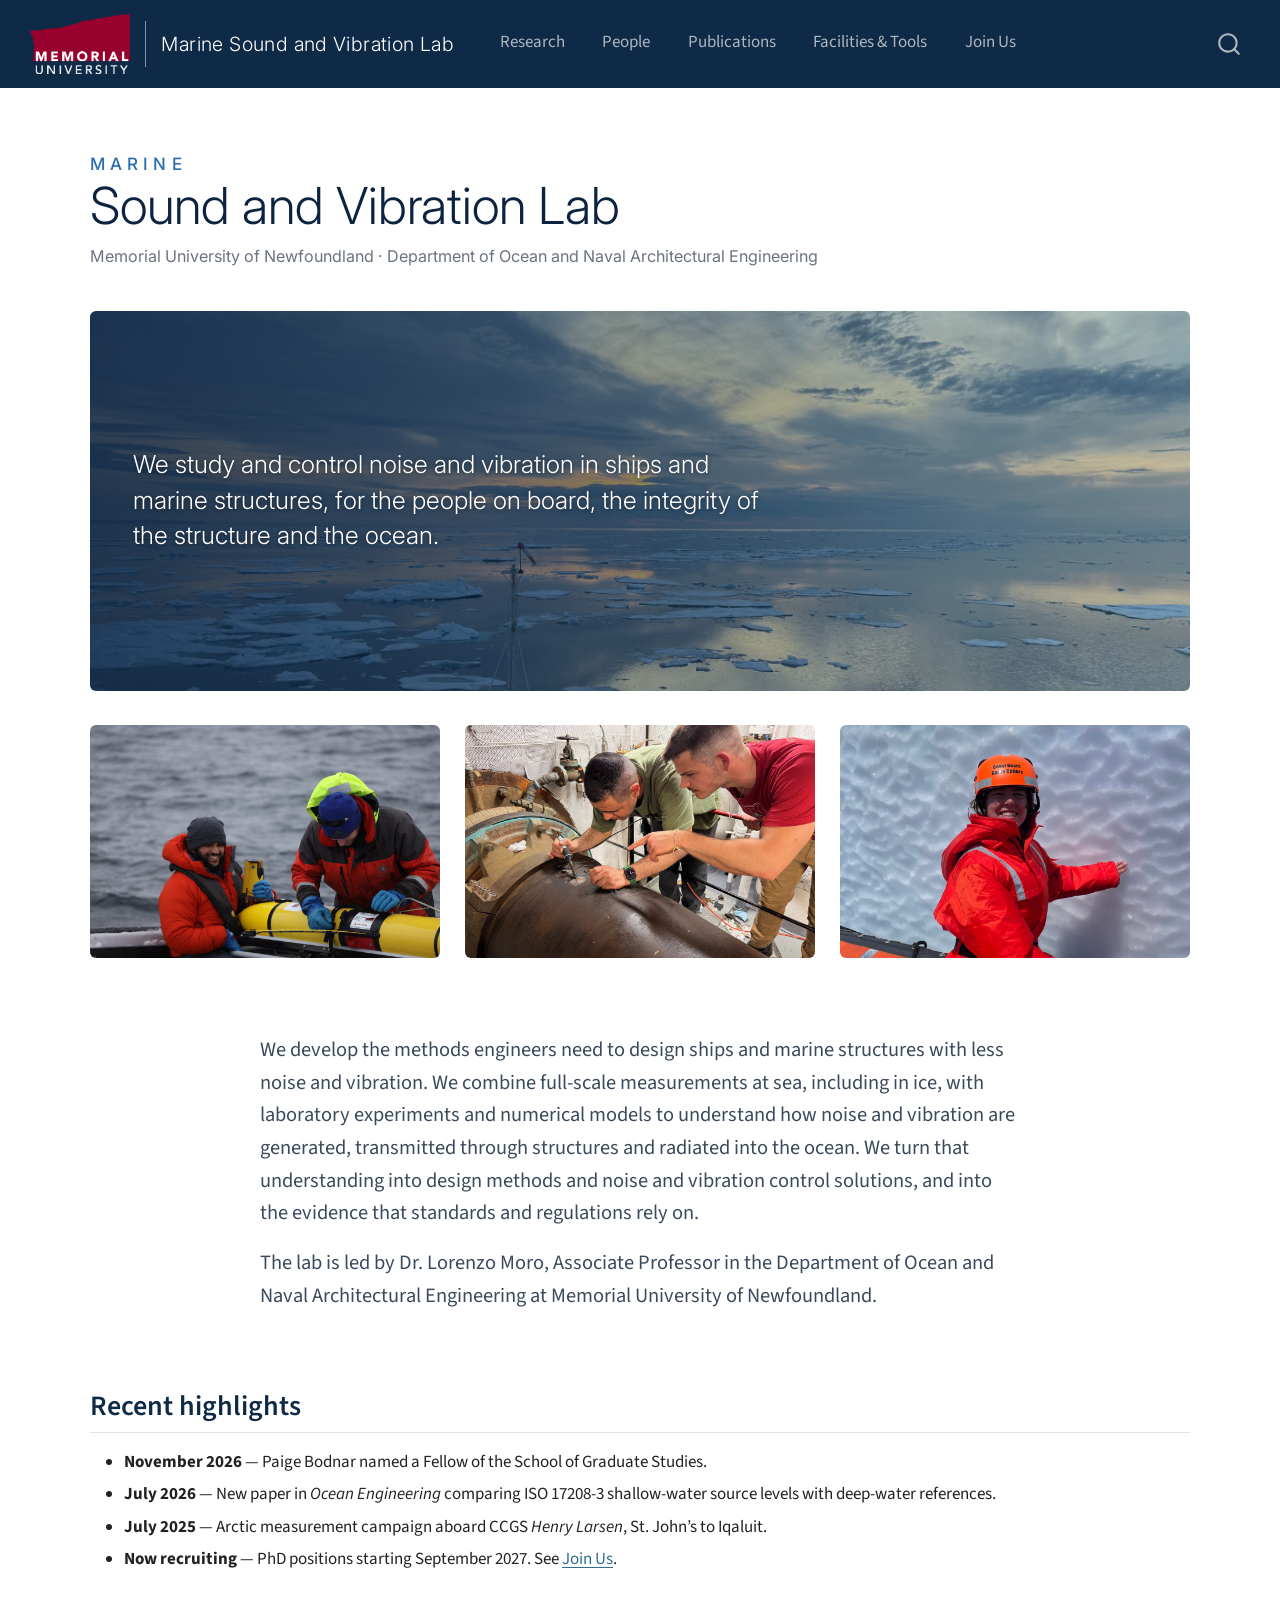
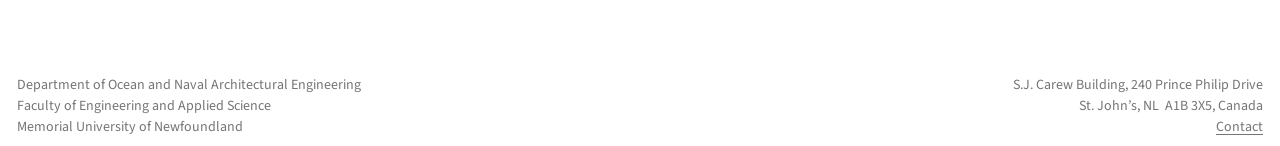
==== index.html @ edc59d56 "Built site for gh-pages" ====
<!DOCTYPE html>
<html xmlns="http://www.w3.org/1999/xhtml" lang="en" xml:lang="en"><head>

<meta charset="utf-8">
<meta name="generator" content="quarto-1.11.9">

<meta name="viewport" content="width=device-width, initial-scale=1.0, user-scalable=yes">


<title>Home – Marine Sound and Vibration Lab</title>
<style>
/* Default styles provided by pandoc.
** See https://pandoc.org/MANUAL.html#variables-for-html for config info.
*/
span.smallcaps{font-variant: small-caps;}
div.columns{display: flex; gap: 1.5em;}
div.column{flex: auto;}
@media screen {
div.columns{gap: min(4vw, 1.5em);}
div.column{overflow-x: auto;}
}
div.hanging-indent{margin-left: 1.5em; text-indent: -1.5em;}
ul.task-list{list-style: none;}
ul.task-list li input[type="checkbox"] {
  width: 0.8em;
  margin: 0 0.8em 0.2em -1em; /* quarto-specific, see https://github.com/quarto-dev/quarto-cli/issues/4556 */ 
  vertical-align: middle;
}
</style>


<script src="site_libs/quarto-nav/quarto-nav.js"></script>
<script src="site_libs/quarto-nav/headroom.min.js"></script>
<script src="site_libs/clipboard/clipboard.min.js"></script>
<script src="site_libs/quarto-search/autocomplete.umd.js"></script>
<script src="site_libs/quarto-search/fuse.min.js"></script>
<script src="site_libs/quarto-search/quarto-search.js"></script>
<meta name="quarto:offset" content="./">
<link href="./images/favicon-msvl.png" rel="icon" type="image/png">
<script src="site_libs/quarto-html/quarto.js" type="module"></script>
<script src="site_libs/quarto-html/tabsets/tabsets.js" type="module"></script>
<script src="site_libs/quarto-html/scrollable-regions/scrollable-regions.js" type="module"></script>
<script src="site_libs/quarto-html/popper.min.js"></script>
<script src="site_libs/quarto-html/tippy.umd.min.js"></script>
<script src="site_libs/quarto-html/anchor.min.js"></script>
<link href="site_libs/quarto-html/tippy.css" rel="stylesheet">
<link href="site_libs/quarto-html/quarto-syntax-highlighting-63b5708e65d6cd79cd7618c58d0c21e7.css" rel="stylesheet" id="quarto-text-highlighting-styles">
<script src="site_libs/bootstrap/bootstrap.min.js"></script>
<link href="site_libs/bootstrap/bootstrap-icons.css" rel="stylesheet">
<link href="site_libs/bootstrap/bootstrap-962ffad96c0240f8ff8eff195e0ac055.min.css" rel="stylesheet" append-hash="true" id="quarto-bootstrap" data-mode="light">
<script id="quarto-search-options" type="application/json">{
  "location": "navbar",
  "copy-button": false,
  "collapse-after": 3,
  "panel-placement": "end",
  "type": "overlay",
  "limit": 50,
  "keyboard-shortcut": [
    "f",
    "/",
    "s"
  ],
  "show-item-context": false,
  "language": {
    "search-no-results-text": "No results",
    "search-matching-documents-text": "matching documents",
    "search-copy-link-title": "Copy link to search",
    "search-hide-matches-text": "Hide additional matches",
    "search-more-match-text": "more match in this document",
    "search-more-matches-text": "more matches in this document",
    "search-clear-button-title": "Clear",
    "search-text-placeholder": "",
    "search-detached-cancel-button-title": "Cancel",
    "search-submit-button-title": "Submit",
    "search-label": "Search"
  }
}</script>
<style>html{ scroll-behavior: smooth; }</style>


</head>

<body class="nav-fixed quarto-light"><a id="quarto-skip-link" class="visually-hidden-focusable" href="#quarto-document-content">Skip to main content</a>

<div id="quarto-search-results"></div>
  <header id="quarto-header" class="headroom fixed-top">
    <nav class="navbar navbar-expand-lg " data-bs-theme="dark" aria-label="Site">
      <div class="navbar-container container-fluid">
      <div class="navbar-brand-container mx-auto">
    <a href="https://www.mun.ca" class="navbar-brand navbar-brand-logo">
    <img src="./images/MUN_Logo_Pantone_white_text.png" alt="" class="navbar-logo light-content">
    <img src="./images/MUN_Logo_Pantone_white_text.png" alt="" class="navbar-logo dark-content">
    </a>
  </div>
          <button class="navbar-toggler" type="button" data-bs-toggle="collapse" data-bs-target="#navbarCollapse" aria-controls="navbarCollapse" aria-expanded="false" aria-label="Toggle navigation" onclick="if (window.quartoToggleHeadroom) { window.quartoToggleHeadroom(); }">
  <span class="navbar-toggler-icon"></span>
</button>
          <div class="collapse navbar-collapse" id="navbarCollapse">
            <ul class="navbar-nav navbar-nav-scroll me-auto">
  <li class="nav-item">
    <a class="nav-link active" href="./index.html" aria-current="page"> 
<span class="menu-text">Marine Sound and Vibration Lab</span></a>
  </li>  
  <li class="nav-item">
    <a class="nav-link" href="./research.html"> 
<span class="menu-text">Research</span></a>
  </li>  
  <li class="nav-item">
    <a class="nav-link" href="./people.html"> 
<span class="menu-text">People</span></a>
  </li>  
  <li class="nav-item">
    <a class="nav-link" href="./publications.html"> 
<span class="menu-text">Publications</span></a>
  </li>  
  <li class="nav-item">
    <a class="nav-link" href="./facilities.html"> 
<span class="menu-text">Facilities &amp; Tools</span></a>
  </li>  
  <li class="nav-item">
    <a class="nav-link" href="./join.html"> 
<span class="menu-text">Join Us</span></a>
  </li>  
</ul>
          </div> <!-- /navcollapse -->
            <div class="quarto-navbar-tools">
</div>
            <div id="quarto-search" class="" title="Search"></div>
      </div> <!-- /container-fluid -->
    </nav>
</header>
<!-- content -->
<div id="quarto-content" class="quarto-container page-columns page-rows-contents page-layout-full page-navbar">
<!-- sidebar -->
<!-- margin-sidebar -->
    
<!-- main -->
<main class="content column-page" id="quarto-document-content" tabindex="-1"><header id="title-block-header" class="quarto-title-block"></header>




<script type="application/ld+json">
{
  "@context": "https://schema.org",
  "@type": "ResearchOrganization",
  "name": "Marine Sound and Vibration Lab",
  "alternateName": ["MSVL", "Marine Sound and Vibration Laboratory"],
  "description": "Research lab at Memorial University of Newfoundland studying noise and vibration of ships and marine structures: underwater radiated noise, onboard noise and vibration, ice-induced vibration and noise and vibration control by design.",
  "parentOrganization": {
    "@type": "CollegeOrUniversity",
    "name": "Memorial University of Newfoundland",
    "department": "Department of Ocean and Naval Architectural Engineering",
    "url": "https://www.mun.ca"
  },
  "founder": {"@type": "Person", "name": "Lorenzo Moro", "jobTitle": "Associate Professor"},
  "address": {"@type": "PostalAddress", "streetAddress": "240 Prince Philip Drive", "addressLocality": "St. John's", "addressRegion": "NL", "postalCode": "A1B 3X5", "addressCountry": "CA"},
  "knowsAbout": ["ship acoustics", "underwater radiated noise", "ship vibration", "ice-induced vibration", "occupational noise exposure", "noise and vibration control"]
}
</script>
<div class="mvl-hero">
  <div class="mvl-eyebrow">MARINE</div>
  <div class="mvl-title">Sound and Vibration Lab</div>
  <div class="mvl-sub">Memorial University of Newfoundland · Department of Ocean and Naval Architectural Engineering</div>
</div>
<style>
.hero-photo { background-image:
  linear-gradient(90deg, rgba(12,35,64,.80) 0%, rgba(12,35,64,.45) 55%, rgba(12,35,64,.05) 100%),
  url("images/hero.jpg"); }
</style>
<div class="hero hero-photo">
<!-- Previous banner text (vision statement), kept in case you want it back:
Ships and marine structures that are quiet and free of harmful vibration by design, for the people who work on and around them, for the integrity of the structure, and for the ocean.
-->
<p>We study and control noise and vibration in ships and marine structures, for the people on board, the integrity of the structure and the ocean.</p>
</div>
<div class="grid photo-row">
<div class="g-col-12 g-col-md-4">
<p><img src="images/home-1-glider-boat.jpg" class="img-fluid" alt="Two researchers preparing an ocean glider in a boat before deployment"></p>
</div>
<div class="g-col-12 g-col-md-4">
<p><img src="images/home-2.jpg" class="img-fluid" alt="Installing strain gauges on a propeller shaft"></p>
</div>
<div class="g-col-12 g-col-md-4">
<p><img src="images/home-3-paige-iceberg.jpg" class="img-fluid" alt="Master's student Paige Bodnar touching an iceberg from a Coast Guard fast rescue boat"> <!-- previous photo: ![](images/home-3.jpg){fig-alt="Assembling the hydrophone buoy on deck"} --></p>
</div>
</div>
<div class="intro">
<p>We develop the methods engineers need to design ships and marine structures with less noise and vibration. We combine full-scale measurements at sea, including in ice, with laboratory experiments and numerical models to understand how noise and vibration are generated, transmitted through structures and radiated into the ocean. We turn that understanding into design methods and noise and vibration control solutions, and into the evidence that standards and regulations rely on.</p>
<p>The lab is led by Dr.&nbsp;Lorenzo Moro, Associate Professor in the Department of Ocean and Naval Architectural Engineering at Memorial University of Newfoundland.</p>
</div>
<section id="recent-highlights" class="level2">
<h2 class="anchored" data-anchor-id="recent-highlights">Recent highlights</h2>
<div class="highlights">
<!-- Keep 3 to 5 items. Newest first. -->
<ul>
<li><strong>November 2026</strong> — Paige Bodnar named a Fellow of the School of Graduate Studies.</li>
<li><strong>July 2026</strong> — New paper in <em>Ocean Engineering</em> comparing ISO 17208-3 shallow-water source levels with deep-water references.</li>
<li><strong>July 2025</strong> — Arctic measurement campaign aboard CCGS <em>Henry Larsen</em>, St.&nbsp;John’s to Iqaluit.</li>
<li><strong>Now recruiting</strong> — PhD positions starting September 2027. See <a href="./join.html">Join Us</a>.</li>
</ul>
</div>


</section>

</main> <!-- /main -->
<!-- Builds email links when a person views the page, so simple spam bots can't read the address. -->
<script>
document.addEventListener('DOMContentLoaded', function () {
  document.querySelectorAll('.obf-email').forEach(function (el) {
    var addr = el.dataset.u + '@' + el.dataset.d;
    var a = document.createElement('a');
    a.href = 'mailto:' + addr + (el.dataset.s ? '?subject=' + encodeURIComponent(el.dataset.s) : '');
    a.textContent = addr;
    a.style.fontWeight = '600';
    el.replaceWith(a);
  });
});
</script>
<script id="quarto-html-after-body" type="application/javascript">
  window.document.addEventListener("DOMContentLoaded", function (event) {
    const icon = "";
    const anchorJS = new window.AnchorJS();
    anchorJS.options = {
      placement: 'right',
      icon: icon
    };
    anchorJS.add('.anchored');
    const isCodeAnnotation = (el) => {
      for (const clz of el.classList) {
        if (clz.startsWith('code-annotation-')) {                     
          return true;
        }
      }
      return false;
    }
    const onCopySuccess = function(e) {
      // button target
      const button = e.trigger;
      // don't keep focus
      button.blur();
      // flash "checked"
      button.classList.add('code-copy-button-checked');
      var currentTitle = button.getAttribute("title");
      button.setAttribute("title", "Copied!");
      let tooltip;
      if (window.bootstrap) {
        button.setAttribute("data-bs-toggle", "tooltip");
        button.setAttribute("data-bs-placement", "left");
        button.setAttribute("data-bs-title", "Copied!");
        tooltip = new bootstrap.Tooltip(button, 
          { trigger: "manual", 
            customClass: "code-copy-button-tooltip",
            offset: [0, -8]});
        tooltip.show();    
      }
      setTimeout(function() {
        if (tooltip) {
          tooltip.hide();
          button.removeAttribute("data-bs-title");
          button.removeAttribute("data-bs-toggle");
          button.removeAttribute("data-bs-placement");
        }
        button.setAttribute("title", currentTitle);
        button.classList.remove('code-copy-button-checked');
      }, 1000);
      // clear code selection
      e.clearSelection();
    }
    const getTextToCopy = function(trigger) {
      const outerScaffold = trigger.parentElement.cloneNode(true);
      const codeEl = outerScaffold.querySelector('code');
      for (const childEl of codeEl.children) {
        if (isCodeAnnotation(childEl)) {
          childEl.remove();
        }
      }
      return codeEl.innerText;
    }
    const clipboard = new window.ClipboardJS('.code-copy-button:not([data-in-quarto-modal])', {
      text: getTextToCopy
    });
    clipboard.on('success', onCopySuccess);
    if (window.document.getElementById('quarto-embedded-source-code-modal')) {
      const clipboardModal = new window.ClipboardJS('.code-copy-button[data-in-quarto-modal]', {
        text: getTextToCopy,
        container: window.document.getElementById('quarto-embedded-source-code-modal')
      });
      clipboardModal.on('success', onCopySuccess);
    }
      var localhostRegex = new RegExp(/^(?:http|https):\/\/localhost\:?[0-9]*\//);
      var mailtoRegex = new RegExp(/^mailto:/);
        var filterRegex = new RegExp("https:\/\/msvlab\.ca");
      var isInternal = (href) => {
          return filterRegex.test(href) || localhostRegex.test(href) || mailtoRegex.test(href);
      }
      // Inspect non-navigation links and adorn them if external
      window.quartoDecorateExternalLinks = function (root) {
     var links = (root || window.document).querySelectorAll('a[href]:not(.nav-link):not(.navbar-brand):not(.toc-action):not(.sidebar-link):not(.sidebar-item-toggle):not(.pagination-link):not(.no-external):not([aria-hidden]):not(.dropdown-item):not(.quarto-navigation-tool):not(.about-link)');
      for (var i=0; i<links.length; i++) {
        const link = links[i];
        if (!isInternal(link.href)) {
          // undo the damage that might have been done by quarto-nav.js in the case of
          // links that we want to consider external
          if (link.dataset.originalHref !== undefined) {
            link.href = link.dataset.originalHref;
          }
          if (!link.classList.contains('no-external-icon')) {
          }
        }
      }
      };
      window.quartoDecorateExternalLinks(window.document);
    // Esc closes the popup (WCAG 1.4.13) and focus leaving both trigger and
    // popup closes it (WCAG 2.4.11); tippy handles neither for interactive popups.
    const hideOnEscAndFocusOut = {
      name: 'hideOnEscAndFocusOut',
      defaultValue: true,
      fn(instance) {
        const dismiss = () => {
          // A show scheduled by the trigger delay would otherwise reopen it
          instance.clearDelayTimeouts();
          instance.hide();
        };
        const onKeyDown = (event) => {
          if (event.key !== 'Escape') {
            return;
          }
          // Keep Esc from also reaching page handlers (e.g. reveal.js overview),
          // except an open reveal.js slide menu, which Esc should close too.
          // The menu handles keys only when its keyboard option is on.
          const menuHandlesEsc = window.Reveal?.getPlugin?.('menu')?.isOpen() &&
            window.Reveal.getConfig().menu?.keyboard !== false;
          if (!menuHandlesEsc) {
            event.stopPropagation();
          }
          if (instance.popper.contains(window.document.activeElement)) {
            // Disabled while refocusing so the focus trigger does not reopen it
            instance.disable();
            instance.reference.focus();
            instance.enable();
          }
          dismiss();
        };
        const onFocusOut = (event) => {
          const target = event.relatedTarget;
          if (target && !instance.reference.contains(target) &&
              !instance.popper.contains(target)) {
            dismiss();
          }
        };
        // On the trigger too: a click trigger (code-annotations: select) has no
        // blur handling. Attached for the instance's lifetime so leaving the
        // trigger also cancels a show still pending on the trigger delay.
        instance.reference.addEventListener('focusout', onFocusOut);
        return {
          onShow() {
            window.document.addEventListener('keydown', onKeyDown, true);
            instance.popper.addEventListener('focusout', onFocusOut);
          },
          onHide() {
            window.document.removeEventListener('keydown', onKeyDown, true);
            instance.popper.removeEventListener('focusout', onFocusOut);
          },
          onDestroy() {
            instance.reference.removeEventListener('focusout', onFocusOut);
          },
        };
      },
    };
    function tippyHover(el, contentFn, onTriggerFn, onUntriggerFn) {
      const config = {
        allowHTML: true,
        maxWidth: 500,
        delay: 100,
        arrow: false,
        appendTo: function(el) {
            return el.parentElement;
        },
        interactive: true,
        interactiveBorder: 10,
        theme: 'quarto',
        placement: 'bottom-start',
        plugins: [hideOnEscAndFocusOut],
      };
      if (contentFn) {
        config.content = contentFn;
      }
      if (onTriggerFn) {
        config.onTrigger = onTriggerFn;
      }
      if (onUntriggerFn) {
        config.onUntrigger = onUntriggerFn;
      }
      window.tippy(el, config); 
    }
    const noterefs = window.document.querySelectorAll('a[role="doc-noteref"]');
    for (var i=0; i<noterefs.length; i++) {
      const ref = noterefs[i];
      tippyHover(ref, function() {
        // use id or data attribute instead here
        let href = ref.getAttribute('data-footnote-href') || ref.getAttribute('href');
        try { href = new URL(href).hash; } catch {}
        const id = href.replace(/^#\/?/, "");
        const note = window.document.getElementById(id);
        if (note) {
          return note.innerHTML;
        } else {
          return "";
        }
      });
    }
    const xrefs = window.document.querySelectorAll('a.quarto-xref');
    const processXRef = (id, note) => {
      // Strip column container classes
      const stripColumnClz = (el) => {
        el.classList.remove("page-full", "page-columns");
        if (el.children) {
          for (const child of el.children) {
            stripColumnClz(child);
          }
        }
      }
      stripColumnClz(note)
      if (id === null || id.startsWith('sec-')) {
        // Special case sections, only their first couple elements
        const container = document.createElement("div");
        if (note.children && note.children.length > 2) {
          container.appendChild(note.children[0].cloneNode(true));
          for (let i = 1; i < note.children.length; i++) {
            const child = note.children[i];
            if (child.tagName === "P" && child.innerText === "") {
              continue;
            } else {
              container.appendChild(child.cloneNode(true));
              break;
            }
          }
          if (window.Quarto?.typesetMath) {
            window.Quarto.typesetMath(container);
          }
          return container.innerHTML
        } else {
          if (window.Quarto?.typesetMath) {
            window.Quarto.typesetMath(note);
          }
          return note.innerHTML;
        }
      } else {
        // Remove any anchor links if they are present
        const anchorLink = note.querySelector('a.anchorjs-link');
        if (anchorLink) {
          anchorLink.remove();
        }
        if (window.Quarto?.typesetMath) {
          window.Quarto.typesetMath(note);
        }
        if (note.classList.contains("callout")) {
          return note.outerHTML;
        } else {
          return note.innerHTML;
        }
      }
    }
    for (var i=0; i<xrefs.length; i++) {
      const xref = xrefs[i];
      tippyHover(xref, undefined, function(instance) {
        instance.disable();
        let url = xref.getAttribute('href');
        let hash = undefined; 
        if (url.startsWith('#')) {
          hash = url;
        } else {
          try { hash = new URL(url).hash; } catch {}
        }
        if (hash) {
          const id = hash.replace(/^#\/?/, "");
          const note = window.document.getElementById(id);
          if (note !== null) {
            try {
              const html = processXRef(id, note.cloneNode(true));
              instance.setContent(html);
            } finally {
              instance.enable();
              instance.show();
            }
          } else {
            // See if we can fetch this
            fetch(url.split('#')[0])
            .then(res => res.text())
            .then(html => {
              const parser = new DOMParser();
              const htmlDoc = parser.parseFromString(html, "text/html");
              const note = htmlDoc.getElementById(id);
              if (note !== null) {
                const html = processXRef(id, note);
                instance.setContent(html);
              } 
            }).finally(() => {
              instance.enable();
              instance.show();
            });
          }
        } else {
          // See if we can fetch a full url (with no hash to target)
          // This is a special case and we should probably do some content thinning / targeting
          fetch(url)
          .then(res => res.text())
          .then(html => {
            const parser = new DOMParser();
            const htmlDoc = parser.parseFromString(html, "text/html");
            const note = htmlDoc.querySelector('main.content');
            if (note !== null) {
              // This should only happen for chapter cross references
              // (since there is no id in the URL)
              // remove the first header
              if (note.children.length > 0 && note.children[0].tagName === "HEADER") {
                note.children[0].remove();
              }
              const html = processXRef(null, note);
              instance.setContent(html);
            } 
          }).finally(() => {
            instance.enable();
            instance.show();
          });
        }
      }, function(instance) {
      });
    }
        let selectedAnnoteEl;
        const selectorForAnnotation = ( cell, annotation) => {
          let cellAttr = 'data-code-cell="' + cell + '"';
          let lineAttr = 'data-code-annotation="' +  annotation + '"';
          const selector = 'span[' + cellAttr + '][' + lineAttr + ']';
          return selector;
        }
        const selectCodeLines = (annoteEl) => {
          const doc = window.document;
          const targetCell = annoteEl.getAttribute("data-target-cell");
          const targetAnnotation = annoteEl.getAttribute("data-target-annotation");
          const annoteSpan = window.document.querySelector(selectorForAnnotation(targetCell, targetAnnotation));
          const lines = annoteSpan.getAttribute("data-code-lines").split(",");
          const lineIds = lines.map((line) => {
            return targetCell + "-" + line;
          })
          // Each band is positioned against its own containing block, which is
          // not the offsetParent of the lines, so place it from client rects.
          const placeBand = (band, firstEl, lastEl, codeBlock) => {
            const container = band.offsetParent;
            if (container === null) {
              return;
            }
            const containerRect = container.getBoundingClientRect();
            // Reveal.js scales slides with a transform, so convert client
            // pixels back to the CSS pixels of the container.
            const scale = containerRect.height / container.offsetHeight || 1;
            const firstRect = firstEl.getBoundingClientRect();
            const lastRect = lastEl.getBoundingClientRect();
            const top = (firstRect.top - containerRect.top) / scale - container.clientTop + container.scrollTop;
            const height = (lastRect.bottom - firstRect.top) / scale;
            band.style.top = top - 2 + "px";
            band.style.height = height + 4 + "px";
            if (codeBlock) {
              // Without the copy button wrapper, the containing block is wider
              // than the code block, so span the code block explicitly.
              const blockRect = codeBlock.getBoundingClientRect();
              band.style.left = (blockRect.left - containerRect.left) / scale - container.clientLeft + container.scrollLeft + "px";
              band.style.width = blockRect.width / scale + "px";
            }
          };
          if (lineIds.length > 0) {
            const el = window.document.getElementById(lineIds[0]);
            const lastEl = window.document.getElementById(lineIds[lineIds.length - 1]);
            const parent = el.parentElement.parentElement;
            // cook up a div (if necessary) and position it
            let div = window.document.getElementById("code-annotation-line-highlight");
            if (div === null) {
              div = window.document.createElement("div");
              div.setAttribute("id", "code-annotation-line-highlight");
              div.style.position = 'absolute';
              parent.appendChild(div);
            }
            placeBand(div, el, lastEl, parent.closest("div.sourceCode") || parent);
            let gutterDiv = window.document.getElementById("code-annotation-line-highlight-gutter");
            if (gutterDiv === null) {
              gutterDiv = window.document.createElement("div");
              gutterDiv.setAttribute("id", "code-annotation-line-highlight-gutter");
              gutterDiv.style.position = 'absolute';
              const codeCell = window.document.getElementById(targetCell);
              const gutter = codeCell.querySelector('.code-annotation-gutter');
              gutter.appendChild(gutterDiv);
            }
            placeBand(gutterDiv, el, lastEl);
            selectedAnnoteEl = annoteEl;
          }
        };
        const unselectCodeLines = () => {
          const elementsIds = ["code-annotation-line-highlight", "code-annotation-line-highlight-gutter"];
          elementsIds.forEach((elId) => {
            const div = window.document.getElementById(elId);
            if (div) {
              div.remove();
            }
          });
          selectedAnnoteEl = undefined;
        };
          // Handle positioning of the toggle
      window.addEventListener(
        "resize",
        throttle(() => {
          elRect = undefined;
          if (selectedAnnoteEl) {
            selectCodeLines(selectedAnnoteEl);
          }
        }, 10)
      );
      function throttle(fn, ms) {
      let throttle = false;
      let timer;
        return (...args) => {
          if(!throttle) { // first call gets through
              fn.apply(this, args);
              throttle = true;
          } else { // all the others get throttled
              if(timer) clearTimeout(timer); // cancel #2
              timer = setTimeout(() => {
                fn.apply(this, args);
                timer = throttle = false;
              }, ms);
          }
        };
      }
        // Attach click handler to the DT
        const annoteDls = window.document.querySelectorAll('dt[data-target-cell]');
        for (const annoteDlNode of annoteDls) {
          annoteDlNode.addEventListener('click', (event) => {
            const clickedEl = event.target;
            if (clickedEl !== selectedAnnoteEl) {
              unselectCodeLines();
              const activeEl = window.document.querySelector('dt[data-target-cell].code-annotation-active');
              if (activeEl) {
                activeEl.classList.remove('code-annotation-active');
              }
              selectCodeLines(clickedEl);
              clickedEl.classList.add('code-annotation-active');
            } else {
              // Unselect the line
              unselectCodeLines();
              clickedEl.classList.remove('code-annotation-active');
            }
          });
        }
    const findCites = (el) => {
      const parentEl = el.parentElement;
      if (parentEl) {
        const cites = parentEl.dataset.cites;
        if (cites) {
          return {
            el,
            cites: cites.split(' ')
          };
        } else {
          return findCites(el.parentElement)
        }
      } else {
        return undefined;
      }
    };
    var bibliorefs = window.document.querySelectorAll('a[role="doc-biblioref"]');
    for (var i=0; i<bibliorefs.length; i++) {
      const ref = bibliorefs[i];
      const citeInfo = findCites(ref);
      if (citeInfo) {
        tippyHover(citeInfo.el, function() {
          var popup = window.document.createElement('div');
          citeInfo.cites.forEach(function(cite) {
            var citeDiv = window.document.createElement('div');
            citeDiv.classList.add('hanging-indent');
            citeDiv.classList.add('csl-entry');
            var biblioDiv = window.document.getElementById('ref-' + cite);
            if (biblioDiv) {
              citeDiv.innerHTML = biblioDiv.innerHTML;
            }
            popup.appendChild(citeDiv);
          });
          return popup.innerHTML;
        });
      }
    }
  });
  </script>
  <script type="application/javascript">
  window.quartoScrollableRegionsLabels = {"code":"Scrollable code","output":"Scrollable output"};
  </script>
</div> <!-- /content -->
<footer class="footer">
  <div class="nav-footer">
    <div class="nav-footer-left">
<p>Department of Ocean and Naval Architectural Engineering<br> Faculty of Engineering and Applied Science<br> Memorial University of Newfoundland</p>
</div>   
    <div class="nav-footer-center">
      &nbsp;
    </div>
    <div class="nav-footer-right">
<p>S.J. Carew Building, 240 Prince Philip Drive<br> St.&nbsp;John’s, NL&nbsp; A1B 3X5, Canada<br> <a href="./join.html#how-to-apply">Contact</a></p>
</div>
  </div>
</footer>




<script src="site_libs/quarto-html/zenscroll-min.js"></script>
</body></html>
---- site_libs/quarto-html/tippy.css ----
.tippy-box[data-animation=fade][data-state=hidden]{opacity:0}[data-tippy-root]{max-width:calc(100vw - 10px)}.tippy-box{position:relative;background-color:#333;color:#fff;border-radius:4px;font-size:14px;line-height:1.4;white-space:normal;outline:0;transition-property:transform,visibility,opacity}.tippy-box[data-placement^=top]>.tippy-arrow{bottom:0}.tippy-box[data-placement^=top]>.tippy-arrow:before{bottom:-7px;left:0;border-width:8px 8px 0;border-top-color:initial;transform-origin:center top}.tippy-box[data-placement^=bottom]>.tippy-arrow{top:0}.tippy-box[data-placement^=bottom]>.tippy-arrow:before{top:-7px;left:0;border-width:0 8px 8px;border-bottom-color:initial;transform-origin:center bottom}.tippy-box[data-placement^=left]>.tippy-arrow{right:0}.tippy-box[data-placement^=left]>.tippy-arrow:before{border-width:8px 0 8px 8px;border-left-color:initial;right:-7px;transform-origin:center left}.tippy-box[data-placement^=right]>.tippy-arrow{left:0}.tippy-box[data-placement^=right]>.tippy-arrow:before{left:-7px;border-width:8px 8px 8px 0;border-right-color:initial;transform-origin:center right}.tippy-box[data-inertia][data-state=visible]{transition-timing-function:cubic-bezier(.54,1.5,.38,1.11)}.tippy-arrow{width:16px;height:16px;color:#333}.tippy-arrow:before{content:"";position:absolute;border-color:transparent;border-style:solid}.tippy-content{position:relative;padding:5px 9px;z-index:1}
---- site_libs/quarto-html/quarto-syntax-highlighting-63b5708e65d6cd79cd7618c58d0c21e7.css ----
/* quarto syntax highlight colors */
:root {
  --quarto-hl-ot-color: #003B4F;
  --quarto-hl-at-color: #657422;
  --quarto-hl-ss-color: #20794D;
  --quarto-hl-an-color: #5E5E5E;
  --quarto-hl-fu-color: #4758AB;
  --quarto-hl-st-color: #20794D;
  --quarto-hl-cf-color: #003B4F;
  --quarto-hl-op-color: #5E5E5E;
  --quarto-hl-er-color: #AD0000;
  --quarto-hl-bn-color: #AD0000;
  --quarto-hl-al-color: #AD0000;
  --quarto-hl-va-color: #111111;
  --quarto-hl-bu-color: inherit;
  --quarto-hl-ex-color: inherit;
  --quarto-hl-pp-color: #AD0000;
  --quarto-hl-in-color: #5E5E5E;
  --quarto-hl-vs-color: #20794D;
  --quarto-hl-wa-color: #5E5E5E;
  --quarto-hl-do-color: #5E5E5E;
  --quarto-hl-im-color: #00769E;
  --quarto-hl-ch-color: #20794D;
  --quarto-hl-dt-color: #AD0000;
  --quarto-hl-fl-color: #AD0000;
  --quarto-hl-co-color: #5E5E5E;
  --quarto-hl-cv-color: #5E5E5E;
  --quarto-hl-cn-color: #8f5902;
  --quarto-hl-sc-color: #5E5E5E;
  --quarto-hl-dv-color: #AD0000;
  --quarto-hl-kw-color: #003B4F;
}

/* other quarto variables */
:root {
  --quarto-font-monospace: SFMono-Regular, Menlo, Monaco, Consolas, "Liberation Mono", "Courier New", monospace;
}

/* syntax highlight based on Pandoc's rules */
pre > code.sourceCode > span {
  color: #003B4F;
}

code.sourceCode > span {
  color: #003B4F;
}

div.sourceCode,
div.sourceCode pre.sourceCode {
  color: #003B4F;
}

/* Normal */
code span {
  color: #003B4F;
}

/* Alert */
code span.al {
  color: #AD0000;
  font-style: inherit;
}

/* Annotation */
code span.an {
  color: #5E5E5E;
  font-style: inherit;
}

/* Attribute */
code span.at {
  color: #657422;
  font-style: inherit;
}

/* BaseN */
code span.bn {
  color: #AD0000;
  font-style: inherit;
}

/* BuiltIn */
code span.bu {
  font-style: inherit;
}

/* ControlFlow */
code span.cf {
  color: #003B4F;
  font-weight: bold;
  font-style: inherit;
}

/* Char */
code span.ch {
  color: #20794D;
  font-style: inherit;
}

/* Constant */
code span.cn {
  color: #8f5902;
  font-style: inherit;
}

/* Comment */
code span.co {
  color: #5E5E5E;
  font-style: inherit;
}

/* CommentVar */
code span.cv {
  color: #5E5E5E;
  font-style: italic;
}

/* Documentation */
code span.do {
  color: #5E5E5E;
  font-style: italic;
}

/* DataType */
code span.dt {
  color: #AD0000;
  font-style: inherit;
}

/* DecVal */
code span.dv {
  color: #AD0000;
  font-style: inherit;
}

/* Error */
code span.er {
  color: #AD0000;
  font-style: inherit;
}

/* Extension */
code span.ex {
  font-style: inherit;
}

/* Float */
code span.fl {
  color: #AD0000;
  font-style: inherit;
}

/* Function */
code span.fu {
  color: #4758AB;
  font-style: inherit;
}

/* Import */
code span.im {
  color: #00769E;
  font-style: inherit;
}

/* Information */
code span.in {
  color: #5E5E5E;
  font-style: inherit;
}

/* Keyword */
code span.kw {
  color: #003B4F;
  font-weight: bold;
  font-style: inherit;
}

/* Operator */
code span.op {
  color: #5E5E5E;
  font-style: inherit;
}

/* Other */
code span.ot {
  color: #003B4F;
  font-style: inherit;
}

/* Preprocessor */
code span.pp {
  color: #AD0000;
  font-style: inherit;
}

/* SpecialChar */
code span.sc {
  color: #5E5E5E;
  font-style: inherit;
}

/* SpecialString */
code span.ss {
  color: #20794D;
  font-style: inherit;
}

/* String */
code span.st {
  color: #20794D;
  font-style: inherit;
}

/* Variable */
code span.va {
  color: #111111;
  font-style: inherit;
}

/* VerbatimString */
code span.vs {
  color: #20794D;
  font-style: inherit;
}

/* Warning */
code span.wa {
  color: #5E5E5E;
  font-style: italic;
}

.prevent-inlining {
  content: "</";
}

/*# sourceMappingURL=054cc16b9e9817627be6994582d2ffb5.css.map */
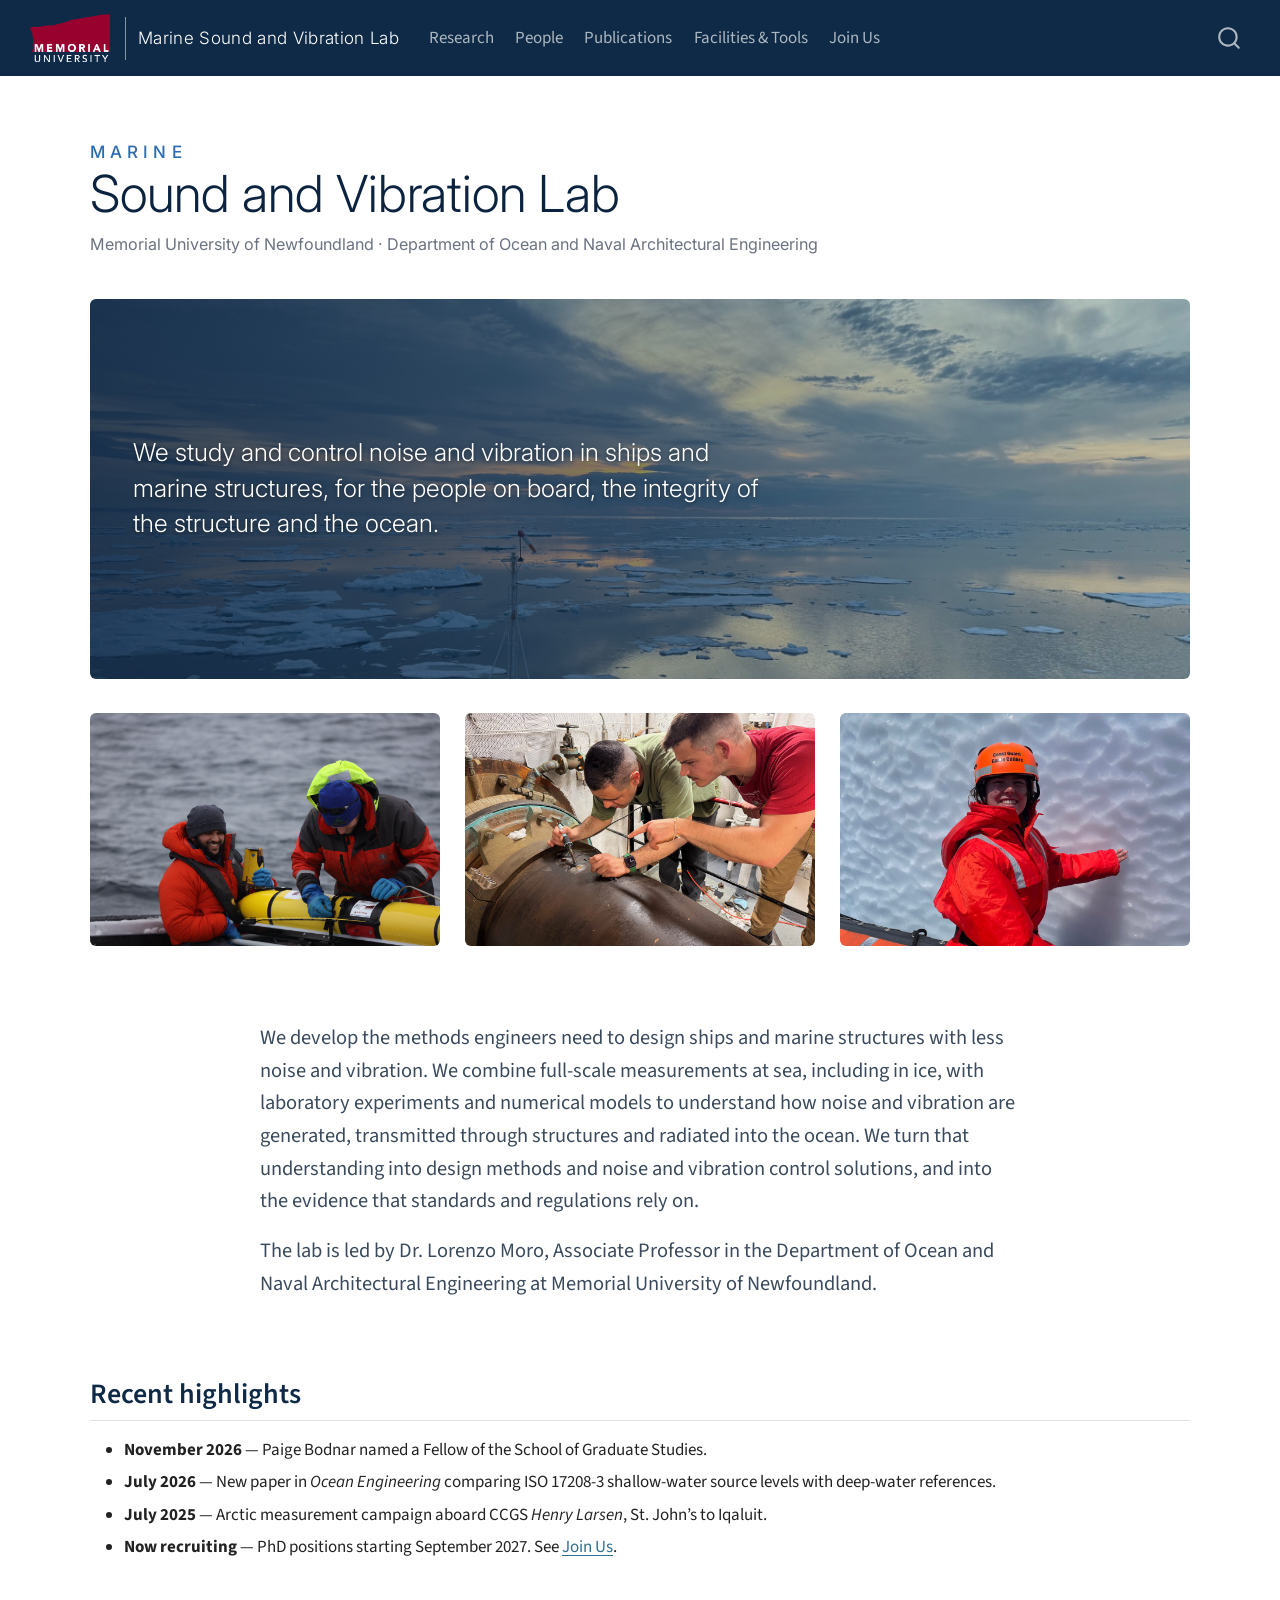
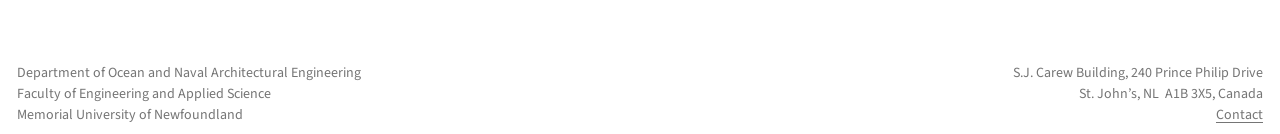
==== commit 30471537: "Built site for gh-pages" ====
--- a/index.html
+++ b/index.html
@@ -47,7 +47,7 @@
 <link href="site_libs/quarto-html/quarto-syntax-highlighting-63b5708e65d6cd79cd7618c58d0c21e7.css" rel="stylesheet" id="quarto-text-highlighting-styles">
 <script src="site_libs/bootstrap/bootstrap.min.js"></script>
 <link href="site_libs/bootstrap/bootstrap-icons.css" rel="stylesheet">
-<link href="site_libs/bootstrap/bootstrap-962ffad96c0240f8ff8eff195e0ac055.min.css" rel="stylesheet" append-hash="true" id="quarto-bootstrap" data-mode="light">
+<link href="site_libs/bootstrap/bootstrap-10f3fffab620cec3e95ebfc694e58c17.min.css" rel="stylesheet" append-hash="true" id="quarto-bootstrap" data-mode="light">
 <script id="quarto-search-options" type="application/json">{
   "location": "navbar",
   "copy-button": false,
@@ -84,7 +84,7 @@
 
 <div id="quarto-search-results"></div>
   <header id="quarto-header" class="headroom fixed-top">
-    <nav class="navbar navbar-expand-lg " data-bs-theme="dark" aria-label="Site">
+    <nav class="navbar navbar-expand-xl " data-bs-theme="dark" aria-label="Site">
       <div class="navbar-container container-fluid">
       <div class="navbar-brand-container mx-auto">
     <a href="https://www.mun.ca" class="navbar-brand navbar-brand-logo">
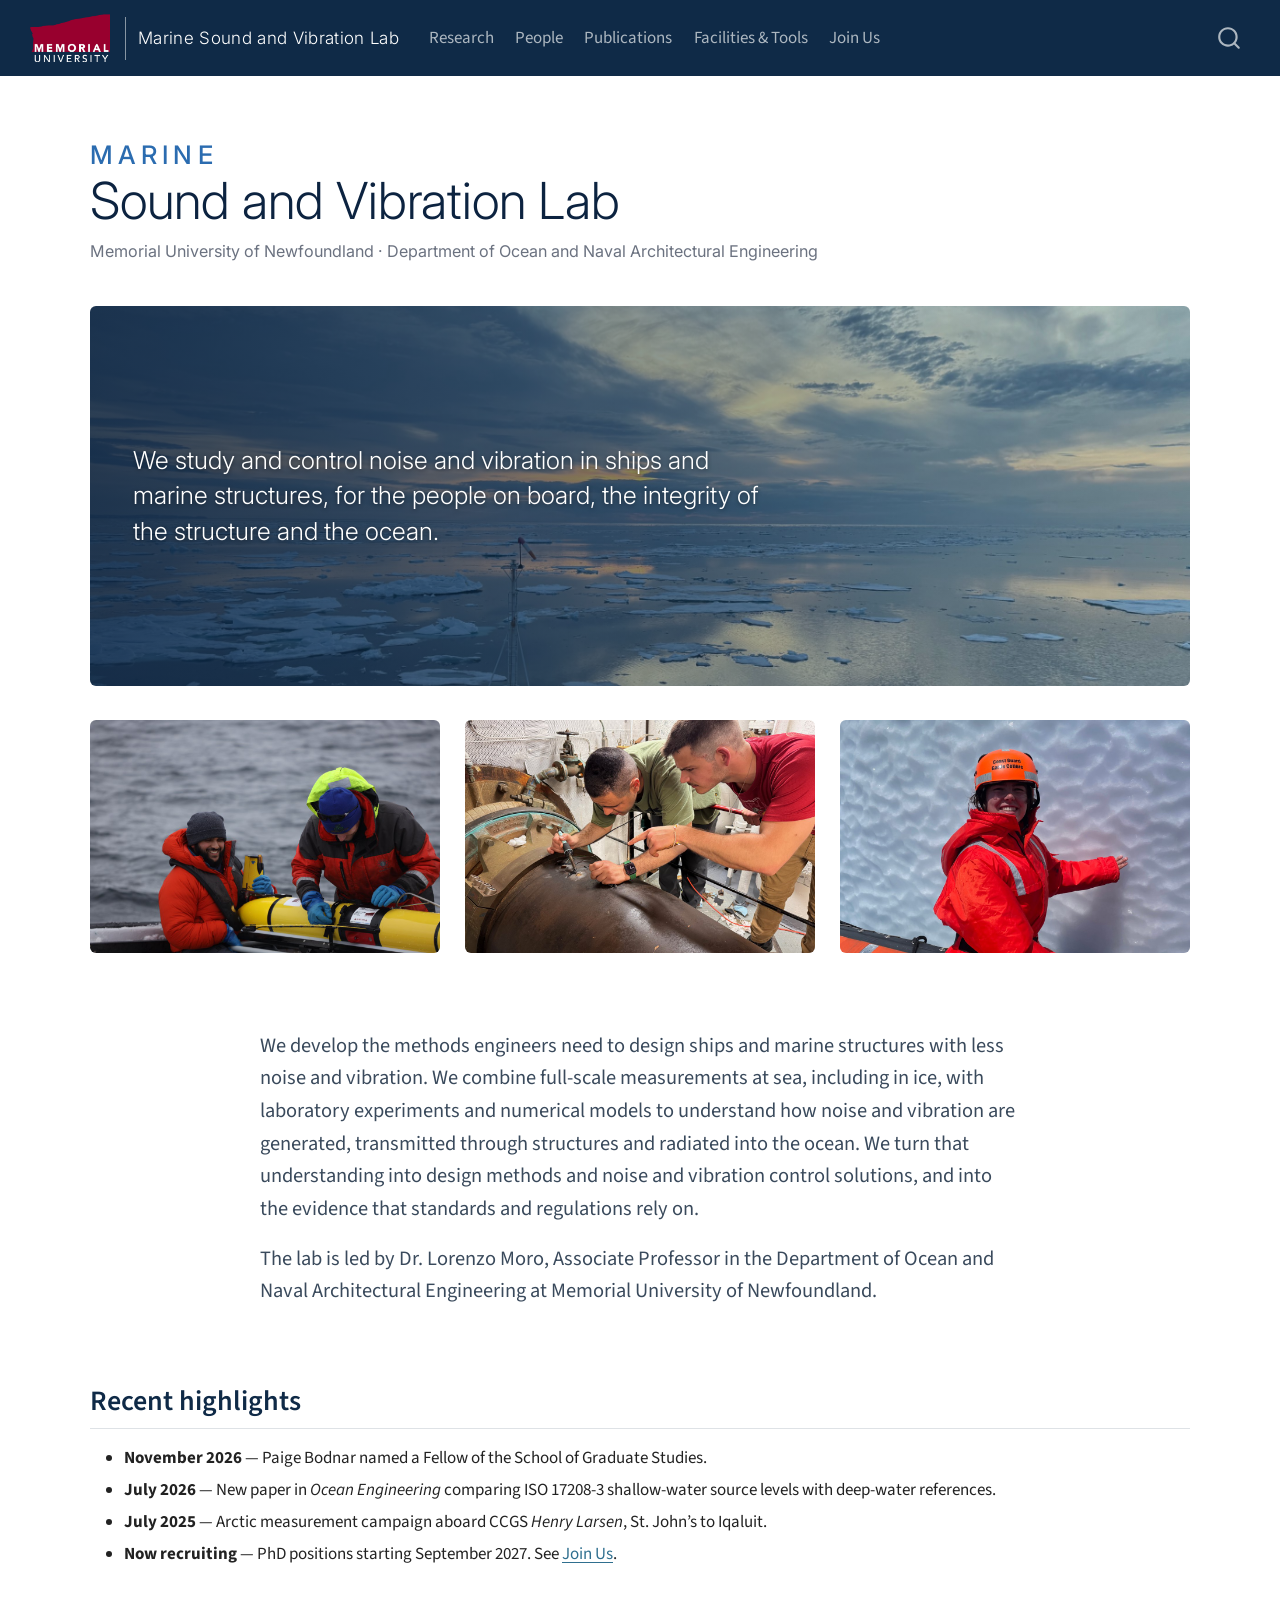
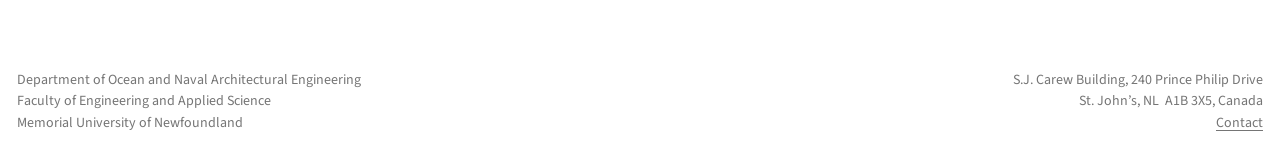
==== commit 6dcb674e: "Built site for gh-pages" ====
--- a/index.html
+++ b/index.html
@@ -6,6 +6,7 @@
 
 <meta name="viewport" content="width=device-width, initial-scale=1.0, user-scalable=yes">
 
+<meta name="description" content="The Marine Sound and Vibration Lab at Memorial University of Newfoundland studies ship noise and vibration: underwater radiated noise, onboard noise exposure, ice-induced vibration and noise control by design.">
 
 <title>Home – Marine Sound and Vibration Lab</title>
 <style>
@@ -47,7 +48,7 @@
 <link href="site_libs/quarto-html/quarto-syntax-highlighting-63b5708e65d6cd79cd7618c58d0c21e7.css" rel="stylesheet" id="quarto-text-highlighting-styles">
 <script src="site_libs/bootstrap/bootstrap.min.js"></script>
 <link href="site_libs/bootstrap/bootstrap-icons.css" rel="stylesheet">
-<link href="site_libs/bootstrap/bootstrap-10f3fffab620cec3e95ebfc694e58c17.min.css" rel="stylesheet" append-hash="true" id="quarto-bootstrap" data-mode="light">
+<link href="site_libs/bootstrap/bootstrap-0a2a2bf418cf5d4227889cd3f351048e.min.css" rel="stylesheet" append-hash="true" id="quarto-bootstrap" data-mode="light">
 <script id="quarto-search-options" type="application/json">{
   "location": "navbar",
   "copy-button": false,
